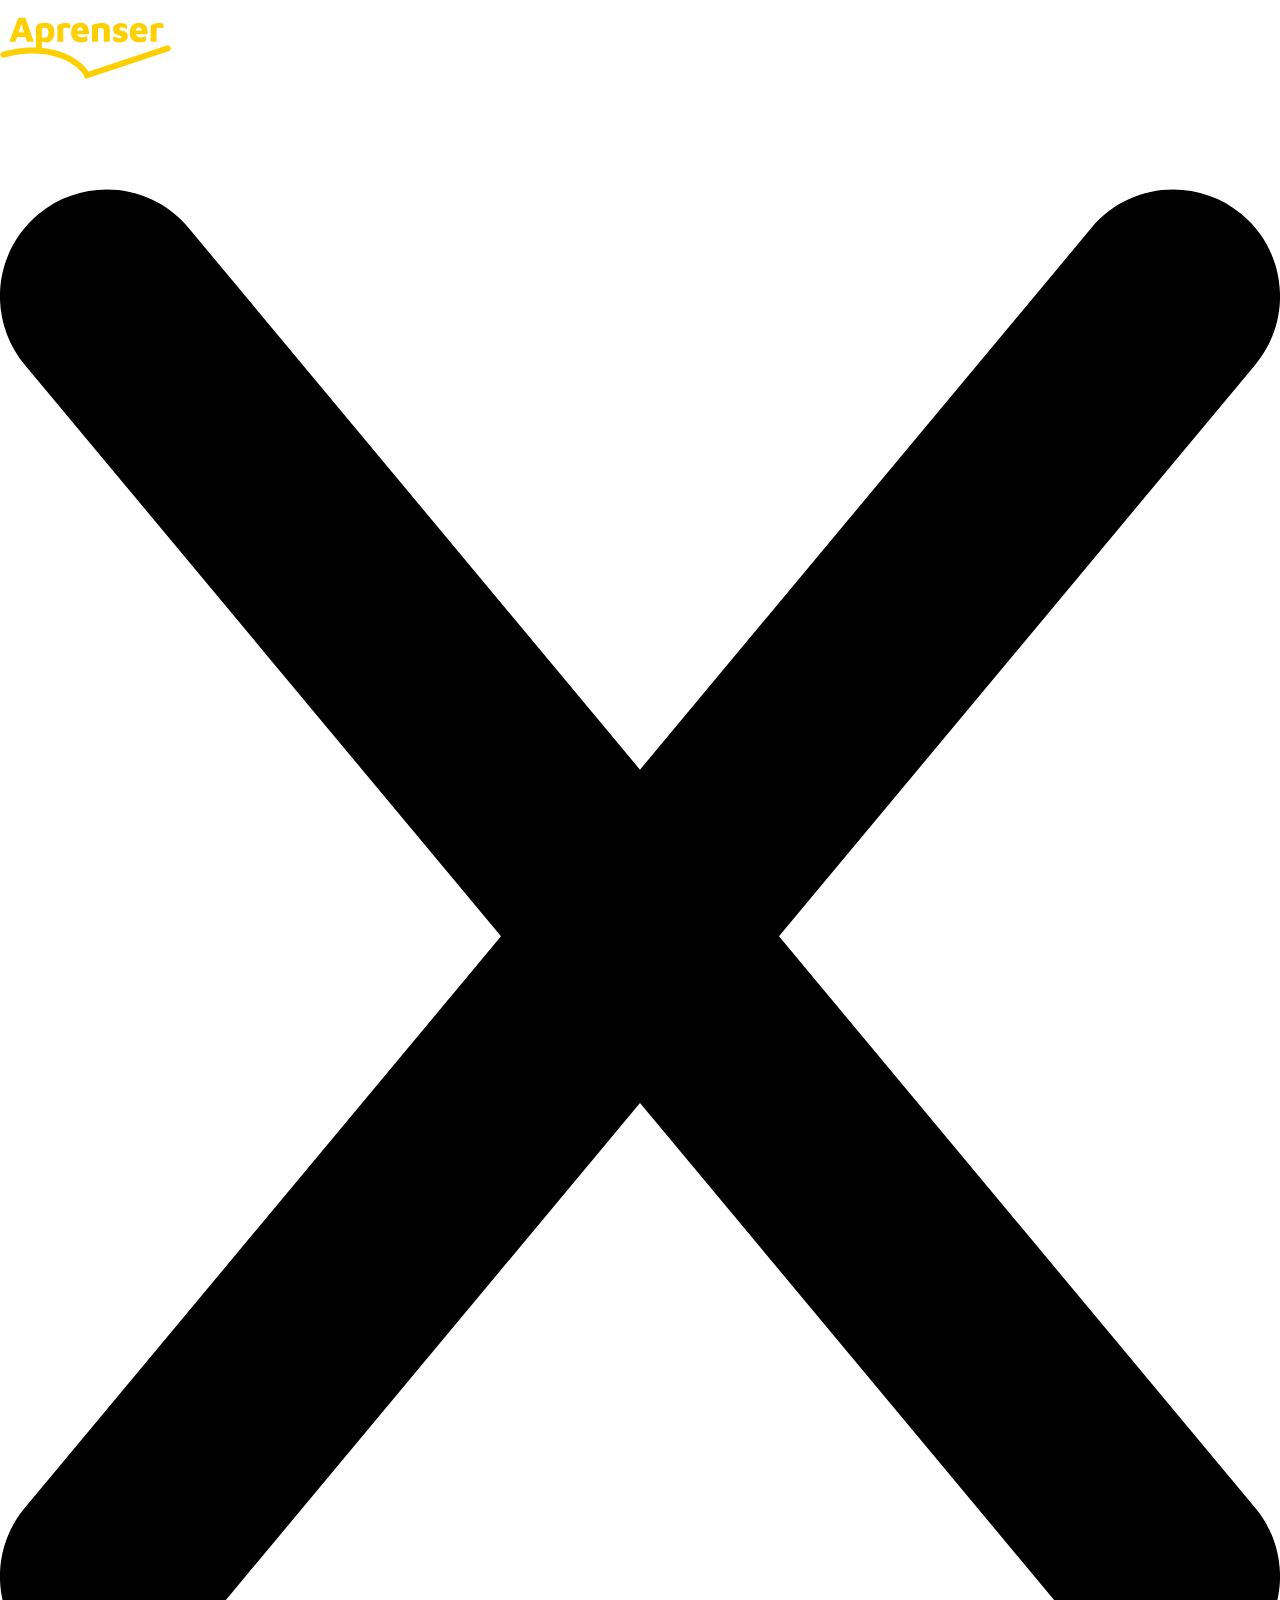
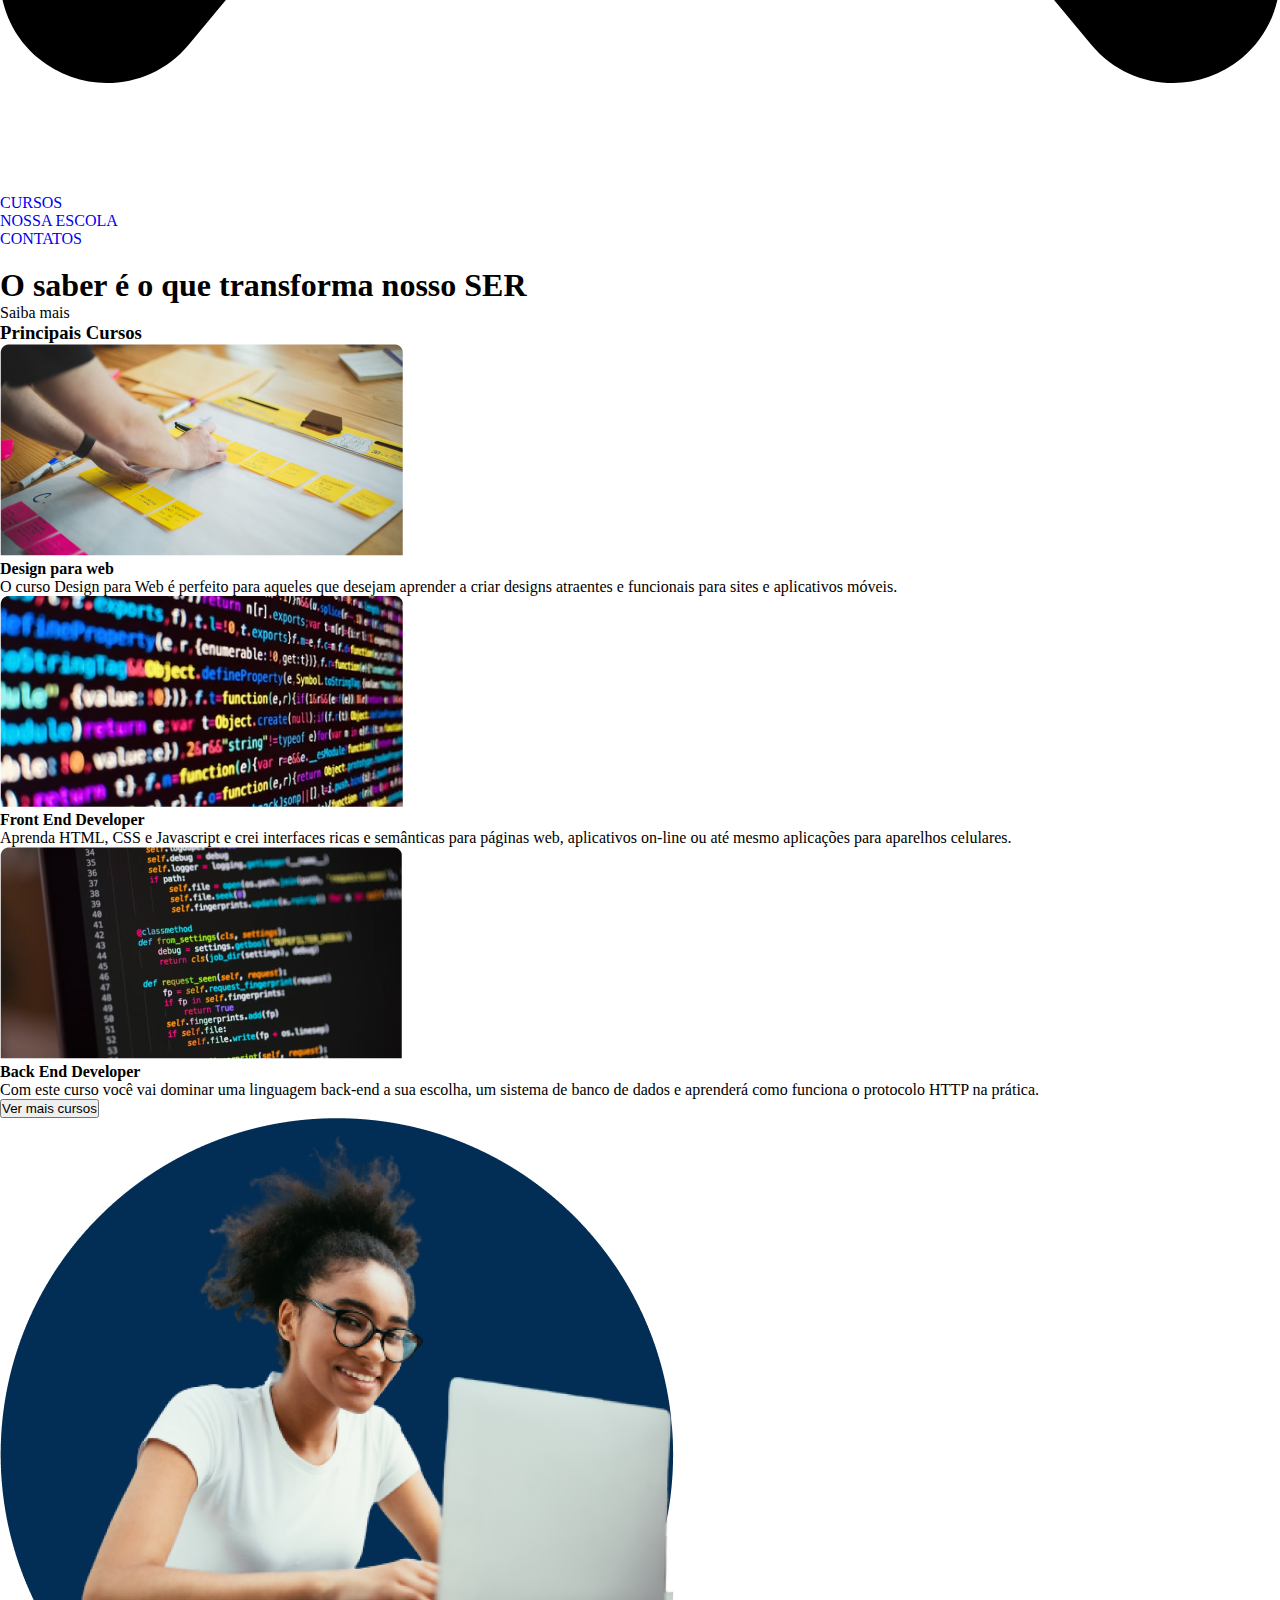
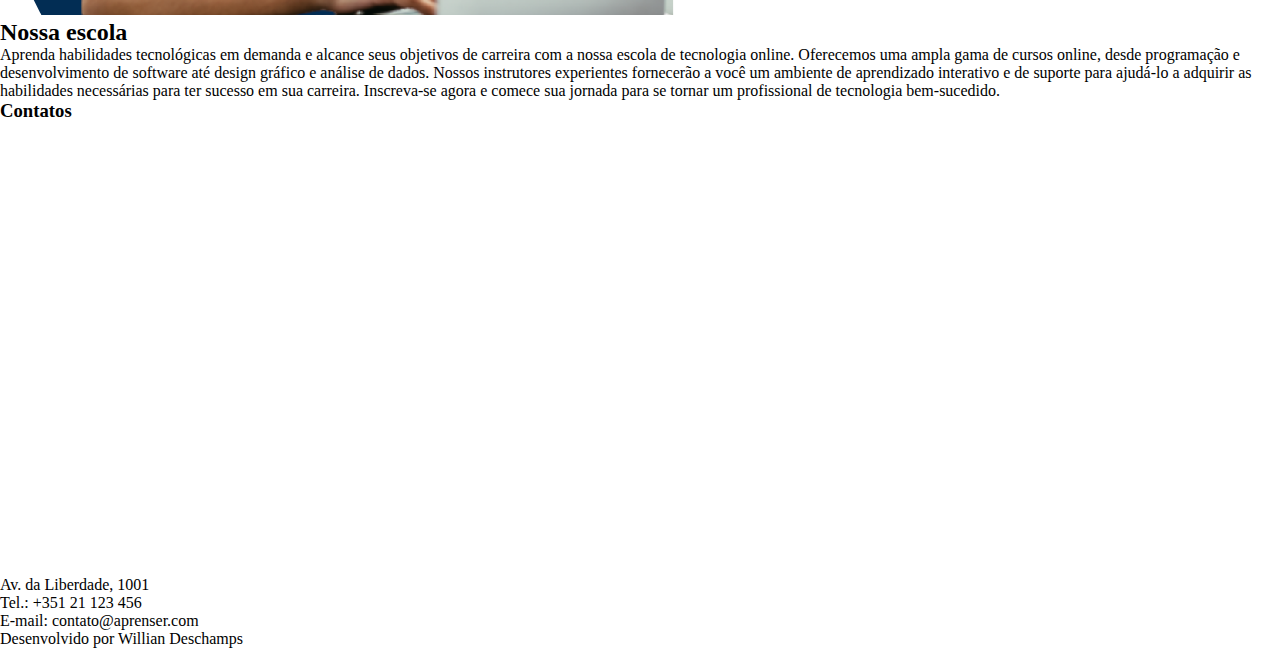
==== Projeto Aprenser/index.html @ 7ba5d0a5 "Projeto Aprenser" ====
<!DOCTYPE html>
<html lang="pt-br">

<head>
    <meta charset="UTF-8">
    <meta name="viewport" content="width=device-width, initial-scale=1.0">
    <link rel="stylesheet" href="src/css/styles.css">
    <title>DESCHAMPS</title>
</head>

<body>
    <header id="container-header">
        <img src="src/img/logoAprenser.png" alt="">

        <ul id="container-nav-links">
            <svg xmlns="http://www.w3.org/2000/svg" id="icone-close-nav"
                viewBox="0 0 384 512"><!--! Font Awesome Pro 6.4.2 by @fontawesome - https://fontawesome.com License - https://fontawesome.com/license (Commercial License) Copyright 2023 Fonticons, Inc. -->
                <path
                    d="M376.6 84.5c11.3-13.6 9.5-33.8-4.1-45.1s-33.8-9.5-45.1 4.1L192 206 56.6 43.5C45.3 29.9 25.1 28.1 11.5 39.4S-3.9 70.9 7.4 84.5L150.3 256 7.4 427.5c-11.3 13.6-9.5 33.8 4.1 45.1s33.8 9.5 45.1-4.1L192 306 327.4 468.5c11.3 13.6 31.5 15.4 45.1 4.1s15.4-31.5 4.1-45.1L233.7 256 376.6 84.5z" />
            </svg>

            <a href="#Cursos" class="navegacao">
                <li >CURSOS</li>
            </a>
            <a href="#NossaEscola" class="navegacao">
                <li >NOSSA ESCOLA</li>
            </a>
            <a href="#Contatos" class="navegacao">
                <li >CONTATOS</li>
            </a>

        </ul>
        <svg width="16" height="15" id="icone-menu" xmlns="http://www.w3.org/2000/svg">
            <path d="M16 12v3H0v-3h16Zm0-6v3H0V6h16Zm0-6v3H0V0h16Z" fill="white" fill-rule="evenodd" />
        </svg>
    </header>
    <main>
        <section id="hero-banner">
            <h1 class="subtitulos">O saber é o que transforma nosso SER</h1>
            <span id="saiba-mais">Saiba mais</span>
            <div>
                <div id="imagem-pt1"></div>
            </div>

        </section>


        <section id="Cursos">
            <h3 class="subtitulos">Principais Cursos</h3>
            <div id="container-central">
                <div class="subcontainer-cards-cursos">
                    <img src="src/img/curso-design.png" alt="">
                    <div class="container-texto-cursos">
                        <h4 class="alinhamento">Design para web</h4>
                        <p class="alinhamento">O curso Design para Web é perfeito para aqueles que desejam aprender a
                            criar
                            designs atraentes e funcionais para sites e aplicativos móveis.</p>
                    </div>
                </div>
                <div class="subcontainer-cards-cursos">
                    <img src="src/img/curso-design-1.png" alt="">
                    <div class="container-texto-cursos">
                        <h4 class="alinhamento">Front End Developer</h4>
                        <p class="alinhamento">Aprenda HTML, CSS e Javascript e crei interfaces ricas e semânticas para
                            páginas web, aplicativos on-line ou até mesmo aplicações para aparelhos celulares.</p>
                    </div>
                </div>
                <div class="subcontainer-cards-cursos">
                    <img src="src/img/curso-design-2.png" alt="">
                    <div class="container-texto-cursos">
                        <h4 class="alinhamento">Back End Developer</h4>
                        <p class="alinhamento">Com este curso você vai dominar uma linguagem back-end a sua escolha, um
                            sistema de banco de dados e aprenderá como funciona o protocolo HTTP na prática.</p>
                    </div>
                </div>
            </div>
            <button>Ver mais cursos</button>
        </section>


        <section id="NossaEscola">
            <img src="src/img/nossa-escola.png" alt="">
            <h2 class="subtitulos">Nossa escola</h2>
            <p id="texto-inferior">Aprenda habilidades tecnológicas em demanda e alcance seus objetivos de carreira com
                a nossa escola de tecnologia online. Oferecemos uma ampla gama de cursos online, desde programação e
                desenvolvimento de software até design gráfico e análise de dados. Nossos instrutores experientes
                fornecerão a você um ambiente de aprendizado interativo e de suporte para ajudá-lo a adquirir as
                habilidades necessárias para ter sucesso em sua carreira. Inscreva-se agora e comece sua jornada para se
                tornar um profissional de tecnologia bem-sucedido.</p>
        </section>


        <section  id="Contatos">
            <h3 class="subtitulos" id="contatos">Contatos</h3>
            <iframe src="https://www.google.com/maps/embed?pb=!1m14!1m8!1m3!1d1129.4727063643113!2d-51.19063603369187!3d-29.171449302110787!3m2!1i1024!2i768!4f13.1!3m3!1m2!1s0x94fba79f23931631%3A0x4909a83785c3ecad!2sBourbon%20Shopping%20San%20Pellegrino!5e0!3m2!1spt-BR!2sbr!4v1691348846630!5m2!1spt-BR!2sbr" width="600" height="450" style="border:0;" allowfullscreen="" loading="lazy" referrerpolicy="no-referrer-when-downgrade" class="mapa"></iframe>
            <div id="container-pequeno">
                <p>Av. da Liberdade, 1001</p>
                <p>Tel.: +351 21 123 456</p>
                <p>E-mail: contato@aprenser.com</p>
            </div>
        </section>

        <footer id="rodape">
            <span>Desenvolvido por Willian Deschamps</span>
        </footer>

        <script src="src/js/index.js"></script>
    </main>
</body>

</html>
---- Projeto Aprenser/src/css/styles.css ----
* {
    margin: 0;
    padding: 0;
    text-decoration: none;
    list-style-type: none;
}



html{
    overflow-x: hidden;
}

body{
    box-sizing: border-box;
    overflow-x: hidden;
    transition: 0.3ms ease;
}

a{text-decoration: none;}

@media (max-width: 800px){

    .subtitulos{
        font-size: 35px;
        margin-top: 45px;
    }

    /*//////////////////////////// HEADER//////////////////////////////////// */

    #container-header{
        background-color: rgb(43,42,43);
        /* color: rgb(255, 255, 255); */
        text-decoration: none;
        display: flex;
        justify-content: space-between;
        align-items: center;
        position: relative;
        box-sizing: border-box;
        padding: 5px 40px;
        width: 100vw;
        
    }


    #subcontainer-header img{
        width: 80px;
        height: 50px;
        padding-bottom: 5px;
    }

    #container-nav-links{
        display: flex;
    }
    
    #container-nav-links{
        display: none;
        flex-direction: column;
        justify-content: center;
        align-items: flex-end;
        gap: 45px;
        position: absolute;
        background-color: rgb(43,42,43);
        /* background-color: aqua; */
        height: 400px;
        width: 250px;
        top: 0px;
        right: 0;
        padding-right: 30px;
        border-radius: 30px;
    }
    #container-nav-links a{
        color: rgb(255, 255, 255);
        padding: 10px 15px;
        border-bottom: 1px solid white;
        width: 200px;
        text-align: right;
        font-size: 20px;
    }
    #icone-close-nav{
        fill: white;
        height: 20px;
        width: 20px;
        position: absolute;
        right: 30px;
        top: 30px;
    }
    
    .navegacao{
        scroll-behavior: smooth;
    }





    /* /////////////////////// Hero //////////////////////// */


    #hero-banner{
        background-image: linear-gradient(to bottom, #FFFEFF, #FFFE40);
        display: flex;
        flex-direction: column;
        padding: 50px 0 0 25px;
        box-sizing: border-box;
    }
    #imagem-pt1{
        height: 50vh;
        width: 200px;
        background-image: url(../img/HeroImage.png);
        background-position: center;
        background-repeat: no-repeat;
        background-size: contain;
    }

    #titulo{
        font-size: 35px;
        padding-bottom: 15px;
    }

    #saiba-mais{
        padding: 10px 15px;
        /* border: 1px solid black; */
        background-color: #FED001;
        width: fit-content;
        border-radius: 5px;
        font-weight: bold;
    }

    #hero-banner div{
        display: flex;
        align-items: center;
        width: 100vw;
    }




    /* ///////////////////////// CURSOS ////////////////////////////// */

    #Cursos{
        /* background-color: aqua; */
        display: flex;
        flex-direction: column;
        align-items: center;
        width: 100vw;
        gap: 25px;
    }

    #container-central{
        display: flex;
        flex-direction: column;
        align-items: center;
        gap: 10px;

    }

    .subcontainer-cards-cursos{
        min-height: 150px;
        
        width: 100%;
        display: flex;
        /* background-color: red; */
        align-items: center;
        gap: 5px;
        box-sizing: border-box;
        /* padding: 0 5px 0 15px; */
        border: 1px solid black;
    }

    .subcontainer-cards-cursos img{
        width: 26%;
        min-height: 150px;
        flex-grow: 1;
    }

    .container-texto-cursos{
        /* background-color: green; */
        min-height: 150px;
        width: 65%;
        padding: 0 15px 15px;
        display: flex;
        flex-direction: column;
        align-items: center;
        justify-content: center;
        /* padding-top: 25px; */
        box-sizing: border-box;
        text-align: justify;
        gap: 15px;
        /* flex-grow: 1; */
        
    }

    .container-texto-cursos h4{
        font-size: 20px;
        text-align: center;
    }

    #Cursos button{
        padding: 10px 15px;
        background-color: #FED001;
        font-weight: bold;
        border: 1px solid transparent;
        border-radius: 5px;
        cursor: pointer;
        font-size: 15px;
    }

    /* /////////////// NOSSA ESCOLA //////////////////// */

    #NossaEscola{
        display: flex;
        flex-direction: column;
        align-items: center;
        columns: white;
        background-color: rgb(0, 52, 100);
        padding: 0 35px 40px;
        gap: 35px;
        margin-top: 50px;
    }

    #NossaEscola img{
        display: none;
    }

    #NossaEscola h2, #NossaEscola p{
        color: white;
    }

    #NossaEscola p{
        font-size: 20px;
        line-height: 30px;
        text-align: justify;
        text-justify: distribute;
    }
    
    /* //////////////////////// CONTATOS ////////////////////////////// */

    #Contatos{
        display: flex;
        flex-direction: column;
        align-items: center;
        gap: 15PX;
        margin-bottom: 65PX;
    }

    #Contatos iframe{
        width: 100%;
    }

    #container-pequeno{
        padding-right: 15px;
        display: flex;
        flex-direction: column;
        align-items: flex-end;
        width: 100%;
        padding-top: 25PX;
    }

/* //////////////////////// FOOTER ////////////////////////////// */
    #rodape{
        display: flex;
        justify-content: center;
        align-items: center;
        width: 100VW;
        text-align: center;
        background-color: #2B2A2B;
        color: white;
        font-weight: 600;
        font-size: 15px;
        height: 35px;
    }
}
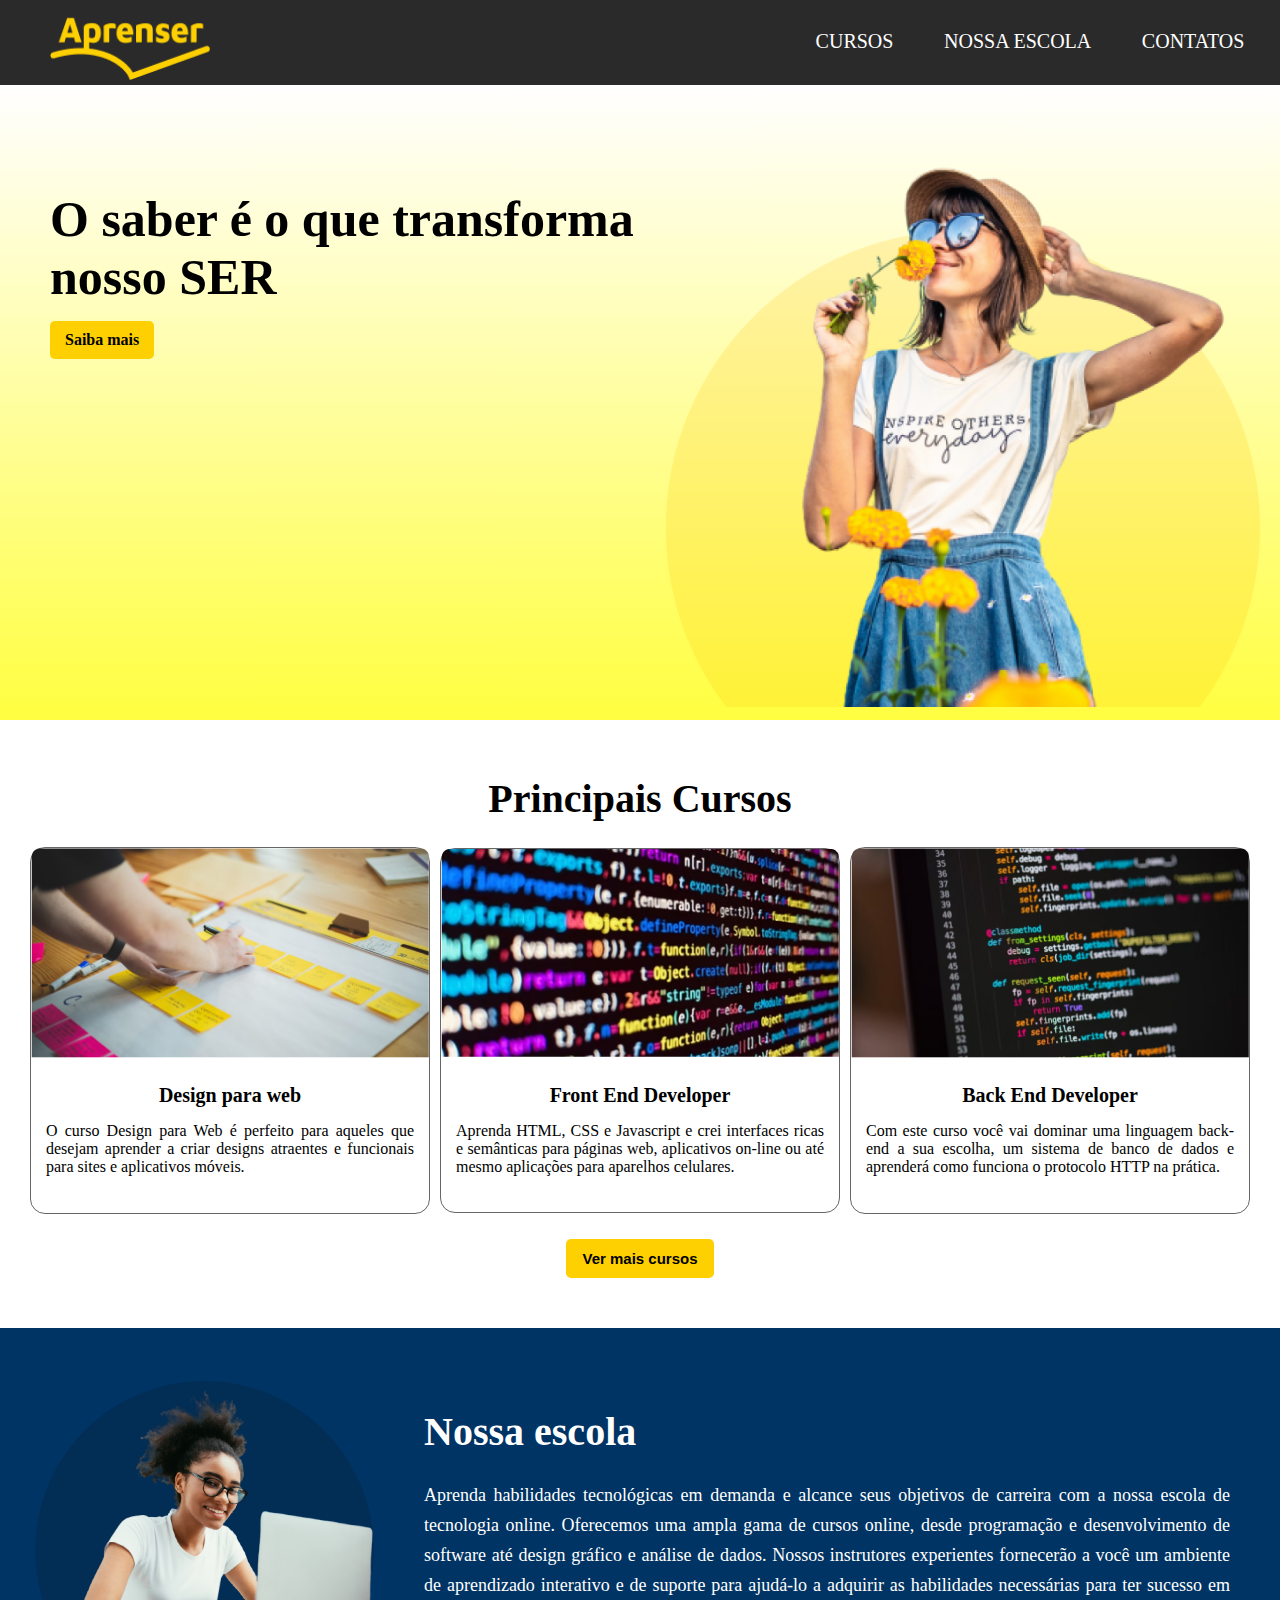
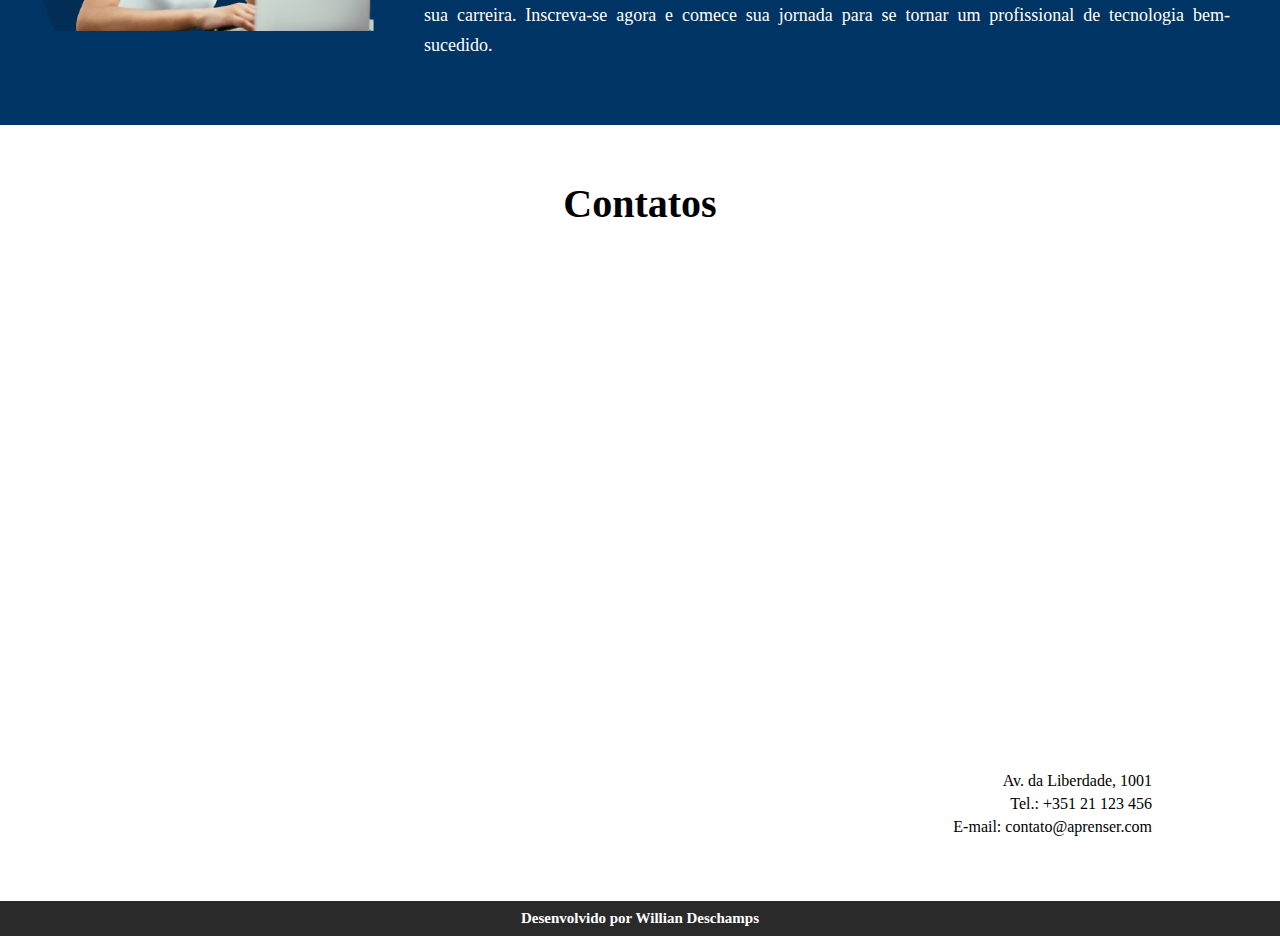
==== commit bde20d3c: "Responsividade feita no Projeto Aprenser" ====
--- a/Projeto Aprenser/index.html
+++ b/Projeto Aprenser/index.html
@@ -4,8 +4,9 @@
 <head>
     <meta charset="UTF-8">
     <meta name="viewport" content="width=device-width, initial-scale=1.0">
-    <link rel="stylesheet" href="src/css/styles.css">
-    <title>DESCHAMPS</title>
+    <link rel="stylesheet" href="src/css/mobile.css">
+    <link rel="stylesheet" href="src/css/desktop.css">
+    <title>Aprenser</title>
 </head>
 
 <body>
@@ -20,13 +21,13 @@
             </svg>
 
             <a href="#Cursos" class="navegacao">
-                <li >CURSOS</li>
+                <li>CURSOS</li>
             </a>
             <a href="#NossaEscola" class="navegacao">
-                <li >NOSSA ESCOLA</li>
+                <li>NOSSA ESCOLA</li>
             </a>
             <a href="#Contatos" class="navegacao">
-                <li >CONTATOS</li>
+                <li>CONTATOS</li>
             </a>
 
         </ul>
@@ -34,13 +35,14 @@
             <path d="M16 12v3H0v-3h16Zm0-6v3H0V6h16Zm0-6v3H0V0h16Z" fill="white" fill-rule="evenodd" />
         </svg>
     </header>
+
     <main>
         <section id="hero-banner">
-            <h1 class="subtitulos">O saber é o que transforma nosso SER</h1>
-            <span id="saiba-mais">Saiba mais</span>
             <div>
-                <div id="imagem-pt1"></div>
+                <h1 class="subtitulos">O saber é o que transforma nosso SER</h1>
+                <span id="saiba-mais">Saiba mais</span>
             </div>
+            <div id="imagem-pt1"></div>
 
         </section>
 
@@ -80,19 +82,26 @@
 
         <section id="NossaEscola">
             <img src="src/img/nossa-escola.png" alt="">
-            <h2 class="subtitulos">Nossa escola</h2>
-            <p id="texto-inferior">Aprenda habilidades tecnológicas em demanda e alcance seus objetivos de carreira com
-                a nossa escola de tecnologia online. Oferecemos uma ampla gama de cursos online, desde programação e
-                desenvolvimento de software até design gráfico e análise de dados. Nossos instrutores experientes
-                fornecerão a você um ambiente de aprendizado interativo e de suporte para ajudá-lo a adquirir as
-                habilidades necessárias para ter sucesso em sua carreira. Inscreva-se agora e comece sua jornada para se
-                tornar um profissional de tecnologia bem-sucedido.</p>
+            <div>
+                <h2 class="subtitulos">Nossa escola</h2>
+                <p id="texto-inferior">Aprenda habilidades tecnológicas em demanda e alcance seus objetivos de carreira
+                    com
+                    a nossa escola de tecnologia online. Oferecemos uma ampla gama de cursos online, desde programação e
+                    desenvolvimento de software até design gráfico e análise de dados. Nossos instrutores experientes
+                    fornecerão a você um ambiente de aprendizado interativo e de suporte para ajudá-lo a adquirir as
+                    habilidades necessárias para ter sucesso em sua carreira. Inscreva-se agora e comece sua jornada
+                    para se
+                    tornar um profissional de tecnologia bem-sucedido.</p>
+            </div>
         </section>
 
 
-        <section  id="Contatos">
+        <section id="Contatos">
             <h3 class="subtitulos" id="contatos">Contatos</h3>
-            <iframe src="https://www.google.com/maps/embed?pb=!1m14!1m8!1m3!1d1129.4727063643113!2d-51.19063603369187!3d-29.171449302110787!3m2!1i1024!2i768!4f13.1!3m3!1m2!1s0x94fba79f23931631%3A0x4909a83785c3ecad!2sBourbon%20Shopping%20San%20Pellegrino!5e0!3m2!1spt-BR!2sbr!4v1691348846630!5m2!1spt-BR!2sbr" width="600" height="450" style="border:0;" allowfullscreen="" loading="lazy" referrerpolicy="no-referrer-when-downgrade" class="mapa"></iframe>
+            <iframe
+                src="https://www.google.com/maps/embed?pb=!1m14!1m8!1m3!1d1129.4727063643113!2d-51.19063603369187!3d-29.171449302110787!3m2!1i1024!2i768!4f13.1!3m3!1m2!1s0x94fba79f23931631%3A0x4909a83785c3ecad!2sBourbon%20Shopping%20San%20Pellegrino!5e0!3m2!1spt-BR!2sbr!4v1691348846630!5m2!1spt-BR!2sbr"
+                width="600" height="450" style="border:0;" allowfullscreen="" loading="lazy"
+                referrerpolicy="no-referrer-when-downgrade" class="mapa"></iframe>
             <div id="container-pequeno">
                 <p>Av. da Liberdade, 1001</p>
                 <p>Tel.: +351 21 123 456</p>
--- a/Projeto Aprenser/src/css/mobile.css
+++ b/Projeto Aprenser/src/css/mobile.css
@@ -0,0 +1,272 @@
+* {
+    margin: 0;
+    padding: 0;
+    text-decoration: none;
+    list-style-type: none;
+}
+
+
+
+html{
+    overflow-x: hidden;
+}
+
+body{
+    box-sizing: border-box;
+    overflow-x: hidden;
+    transition: 0.3ms ease;
+}
+
+a{text-decoration: none;}
+
+@media (max-width: 800px){
+
+    .subtitulos{
+        font-size: 35px;
+        margin-top: 45px;
+    }
+
+    /*//////////////////////////// HEADER//////////////////////////////////// */
+
+    #container-header{
+        background-color: rgb(43,42,43);
+        text-decoration: none;
+        display: flex;
+        justify-content: space-between;
+        align-items: center;
+        position: relative;
+        box-sizing: border-box;
+        padding: 5px 40px;
+        width: 100vw;
+        
+    }
+
+
+    #subcontainer-header img{
+        width: 80px;
+        height: 50px;
+        padding-bottom: 5px;
+    }
+
+    #container-nav-links{
+        display: flex;
+    }
+    
+    #container-nav-links{
+        display: none;
+        flex-direction: column;
+        justify-content: center;
+        align-items: flex-end;
+        gap: 45px;
+        position: absolute;
+        background-color: rgb(43,42,43);
+        height: 400px;
+        width: 250px;
+        top: 0px;
+        right: 0;
+        padding-right: 30px;
+        border-radius: 30px;
+    }
+    #container-nav-links a{
+        color: rgb(255, 255, 255);
+        padding: 10px 15px;
+        border-bottom: 1px solid white;
+        width: 200px;
+        text-align: right;
+        font-size: 20px;
+    }
+    #icone-close-nav{
+        fill: white;
+        height: 20px;
+        width: 20px;
+        position: absolute;
+        right: 30px;
+        top: 30px;
+    }
+    
+    .navegacao{
+        scroll-behavior: smooth;
+    }
+
+
+
+
+
+    /* /////////////////////// Hero //////////////////////// */
+
+
+    #hero-banner{
+        background-image: linear-gradient(to bottom, #FFFEFF, #FFFE40);
+        display: flex;
+        padding: 50px 0 0 25px;
+        box-sizing: border-box;
+    }
+    #imagem-pt1{
+        height: 50vh;
+        width: 200px;
+        background-image: url(../img/HeroImage.png);
+        background-position: center;
+        background-repeat: no-repeat;
+        background-size: contain;
+    }
+
+    #hero-banner div{
+        display: flex;
+        flex-direction: column;
+        align-items: flex-start;
+        width: 100%;
+    }
+
+    #titulo{
+        font-size: 35px;
+        padding-bottom: 15px;
+    }
+
+    #saiba-mais{
+        padding: 10px 15px;
+        background-color: #FED001;
+        width: fit-content;
+        border-radius: 5px;
+        font-weight: bold;
+        text-align: left;
+    }
+
+    #hero-banner div:first-child {
+        display: flex;
+        align-items: flex-start;
+        width: 100vw;
+        gap: 35px;
+    }
+
+
+
+
+    /* ///////////////////////// CURSOS ////////////////////////////// */
+
+    #Cursos{
+        display: flex;
+        flex-direction: column;
+        align-items: center;
+        width: 100vw;
+        gap: 25px;
+    }
+
+    #container-central{
+        display: flex;
+        flex-direction: column;
+        align-items: center;
+        gap: 10px;
+
+    }
+
+    .subcontainer-cards-cursos{
+        min-height: 150px;
+        
+        width: 100%;
+        display: flex;
+        align-items: center;
+        gap: 5px;
+        box-sizing: border-box;
+        border: 1px solid black;
+    }
+
+    .subcontainer-cards-cursos img{
+        width: 26%;
+        min-height: 150px;
+        flex-grow: 1;
+    }
+
+    .container-texto-cursos{
+        min-height: 150px;
+        width: 65%;
+        padding: 0 15px 15px;
+        display: flex;
+        flex-direction: column;
+        align-items: center;
+        justify-content: center;
+        box-sizing: border-box;
+        text-align: justify;
+        gap: 15px;
+        
+    }
+
+    .container-texto-cursos h4{
+        font-size: 20px;
+        text-align: center;
+    }
+
+    #Cursos button{
+        padding: 10px 15px;
+        background-color: #FED001;
+        font-weight: bold;
+        border: 1px solid transparent;
+        border-radius: 5px;
+        cursor: pointer;
+        font-size: 15px;
+    }
+
+    /* /////////////// NOSSA ESCOLA //////////////////// */
+
+    #NossaEscola{
+        display: flex;
+        flex-direction: column;
+        align-items: center;
+        columns: white;
+        background-color: rgb(0, 52, 100);
+        padding: 0 35px 40px;
+        gap: 35px;
+        margin-top: 50px;
+    }
+
+    #NossaEscola img{
+        display: none;
+    }
+
+    #NossaEscola h2, #NossaEscola p{
+        color: white;
+    }
+
+    #NossaEscola p{
+        font-size: 20px;
+        line-height: 30px;
+        text-align: justify;
+        text-justify: distribute;
+    }
+    
+    /* //////////////////////// CONTATOS ////////////////////////////// */
+
+    #Contatos{
+        display: flex;
+        flex-direction: column;
+        align-items: center;
+        gap: 15PX;
+        margin-bottom: 65PX;
+    }
+
+    #Contatos iframe{
+        width: 100%;
+    }
+
+    #container-pequeno{
+        padding-right: 15px;
+        display: flex;
+        flex-direction: column;
+        align-items: flex-end;
+        width: 100%;
+        padding-top: 25PX;
+    }
+
+/* //////////////////////// FOOTER ////////////////////////////// */
+    #rodape{
+        display: flex;
+        justify-content: center;
+        align-items: center;
+        width: 100VW;
+        text-align: center;
+        background-color: #2B2A2B;
+        color: white;
+        font-weight: 600;
+        font-size: 15px;
+        height: 35px;
+    }
+}--- a/Projeto Aprenser/src/css/desktop.css
+++ b/Projeto Aprenser/src/css/desktop.css
@@ -0,0 +1,243 @@
+*{
+    padding: 0;
+    margin: 0;
+}
+
+
+@media (min-width: 800px){
+    
+
+    body{
+        box-sizing: border-box;
+        /* overflow-x: hidden; */
+        transition: 0.3ms ease;
+    }
+    
+    a{text-decoration: none;}
+
+    .subtitulos{
+        font-size: 40px;
+        margin-top: 55px;
+    }
+    /* //////////////////// NAV ///////////////////// */
+    #icone-close-nav{
+        display: none;
+    }
+
+    #icone-menu{
+        display: none
+    }
+
+    #container-header{
+        background-color: rgb(43,42,43);
+        display: flex;
+        align-items: center;
+        justify-content: space-between;
+    }
+
+    #container-header img{
+        width: 160px;
+        height: 80px;
+        padding-bottom: 5px;
+        padding-left: 50px;
+    }
+
+    #container-nav-links{
+        display: flex;
+        align-items: center;
+        justify-content: space-evenly;
+        width: 500px;
+    }
+    #container-nav-links a{
+        padding: 10px 15px;
+        color: rgb(255, 255, 255);
+        font-size: 20px;
+        border-bottom: 2px solid transparent
+    }
+
+    /* ////////////////// HERO ///////////////////// */
+    
+    #hero-banner{
+        background-image: linear-gradient(to bottom, #FFFEFF, #FFFE40);
+        display: flex;
+        
+        padding: 50px 0 0 50px;
+        box-sizing: border-box;
+    }
+
+    #hero-banner div{
+        display: flex;
+        flex-direction: column;
+        align-items: flex-start;
+        width: 100%;
+      }
+
+
+    #imagem-pt1{
+        height: 65vh;
+        width: 200px;
+        background-image: url(../img/HeroImage.png);
+        background-position: center ;
+        background-repeat: no-repeat;
+        background-size: contain;
+    }
+
+    #hero-banner h1{
+        font-size: 50px;
+        padding-bottom: 15px;
+    }
+
+    #saiba-mais{
+        padding: 10px 15px;
+        background-color: #FED001;
+        width: fit-content;
+        border-radius: 5px;
+        font-weight: bold;
+        text-align: left;
+        align-self: flex-start
+    }
+
+    
+
+    /* ///////////// CURSOS  //////////////////////// */
+
+
+    #Cursos{
+        display: flex;
+        flex-direction: column;
+        align-items: center;
+        width: 100vw;
+        gap: 25px;
+    }
+
+    #container-central{
+        display: flex;
+        align-items: center;
+        gap: 10px;
+        padding: 0 30px;
+
+    }
+
+    .subcontainer-cards-cursos{
+        min-height: 300px;
+        flex-direction: column;
+        min-width: 250PX;
+        max-width: 400px;
+        display: flex;
+        align-items: center;
+        gap: 5px;
+        box-sizing: border-box;
+        border-radius: 15px;
+        border: 1px solid rgba(0,0,0, 0.6);
+    }
+
+    .subcontainer-cards-cursos img{
+        width: 100%;
+        min-height: 150px;
+        flex-grow: 1;
+    }
+
+    .container-texto-cursos{
+        min-height: 150px;
+        width: 100%;
+        padding: 0 15px 15px;
+        display: flex;
+        flex-direction: column;
+        align-items: center;
+        justify-content: center;
+        box-sizing: border-box;
+        text-align: justify;
+        gap: 15px;
+        
+    }
+
+    .container-texto-cursos h4{
+        font-size: 20px;
+        text-align: center;
+    }
+
+    #Cursos button{
+        padding: 10px 15px;
+        background-color: #FED001;
+        font-weight: bold;
+        border: 1px solid transparent;
+        border-radius: 5px;
+        cursor: pointer;
+        font-size: 15px;
+    }
+
+
+    /* /////////////// NOSSA ESCOLA //////////////////// */
+
+    #NossaEscola{
+        display: flex;
+        align-items: center;
+        columns: white;
+        background-color: rgb(0, 52, 100);
+        padding: 0 35px 40px;
+        gap: 35px;
+        margin-top: 50px;
+    }
+
+    #NossaEscola div{
+        display: flex;
+        flex-direction: column;
+        padding: 25px 15px;
+        gap: 25px;
+    }
+
+    #NossaEscola img{
+        height: 250px;
+        width: 350px;
+        float: left;
+    }
+
+    #NossaEscola h2, #NossaEscola p{
+        color: white;
+    }
+
+    #NossaEscola p{
+        font-size: 18px;
+        line-height: 30px;
+        text-align: justify;
+        text-justify: distribute;
+    }
+
+    /* //////////////////////// CONTATOS ////////////////////////////// */
+
+    #Contatos{
+        display: flex;
+        flex-direction: column;
+        align-items: center;
+        gap: 35PX;
+        margin-bottom: 65PX;
+    }
+
+    #Contatos iframe{
+        width: 80%;
+    }
+
+    #container-pequeno{
+        display: flex;
+        flex-direction: column;
+        align-items: flex-end;
+        width: 80%;
+        padding-top: 25PX;
+        gap: 5px;
+    }
+
+/* //////////////////////// FOOTER ////////////////////////////// */
+    #rodape{
+        display: flex;
+        justify-content: center;
+        align-items: center;
+        width: 100VW;
+        text-align: center;
+        background-color: #2B2A2B;
+        color: white;
+        font-weight: 600;
+        font-size: 15px;
+        height: 35px;
+    }
+
+}